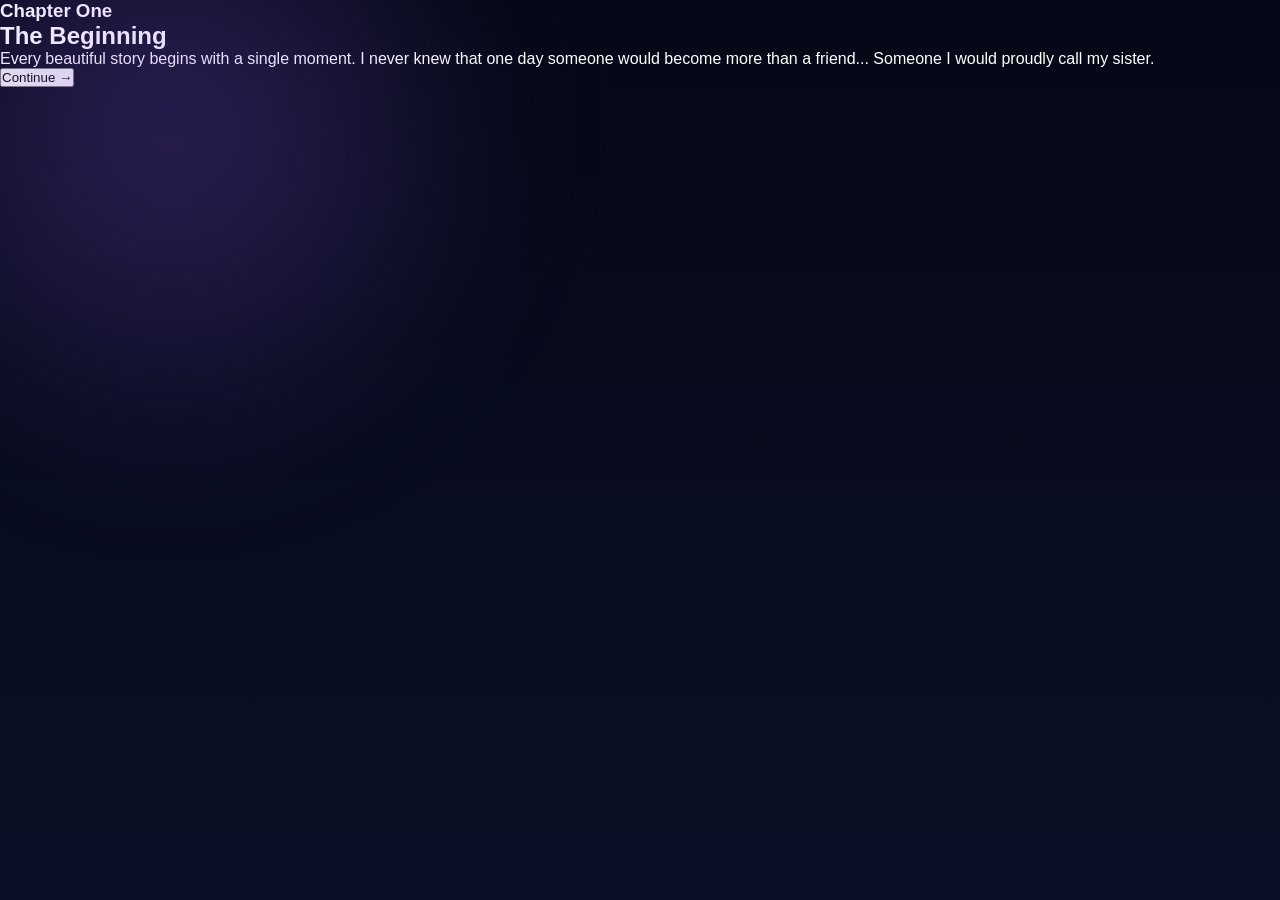
==== chapters/chapter1.html @ 1a2871e3 "update" ====
<!DOCTYPE html>
<html lang="en">

<head>

    <meta charset="UTF-8">

    <meta name="viewport" content="width=device-width, initial-scale=1.0">

    <title>Chapter 1 | The Beginning</title>

    <link rel="stylesheet" href="../css/variables.css">
    <link rel="stylesheet" href="../css/style.css">
    <link rel="stylesheet" href="../css/animations.css">

</head>

<body>

    <div id="stars"></div>

    <div class="aurora"></div>

    <section class="chapter">

        <div class="chapter-box">

            <h3 class="chapter-number">
                Chapter One
            </h3>

            <h1 class="chapter-title">
                The Beginning
            </h1>

            <p class="chapter-text">

                Every beautiful story begins with a single moment.

                I never knew that one day someone would become
                more than a friend...

                Someone I would proudly call my sister.

            </p>

            <button id="nextBtn">
                Continue →
            </button>

        </div>

    </section>

    <script src="../js/chapter1.js"></script>

</body>

</html>
---- css/variables.css ----
/* ==========================================
   Design Variables
========================================== */

:root{

    /* Background */

    --bg-primary:#050816;
    --bg-secondary:#0B1026;

    /* Text */

    --text-main:#ffffff;
    --text-light:#dbeafe;

    /* Colors */

    --purple:#8b5cf6;
    --blue:#60a5fa;
    --pink:#ff6fb5;
    --gold:#ffd166;

    /* Glow */

    --glow-purple:
        0 0 20px rgba(139,92,246,.7);

    --glow-blue:
        0 0 25px rgba(96,165,250,.8);

    /* Radius */

    --radius:50px;

    /* Animation */

    --transition:.4s ease;

    /* Fonts */

    --font-main:'Poppins',sans-serif;
    --font-title:'Cinzel',serif;
    --font-subtitle:'Cormorant Garamond',serif;

}
---- css/style.css ----
/* ==========================================
   Global
========================================== */

*{
    margin:0;
    padding:0;
    box-sizing:border-box;
}

html{
    scroll-behavior:smooth;
}

body{

    font-family:var(--font-main);

    background:linear-gradient(
        180deg,
        var(--bg-primary) 0%,
        var(--bg-secondary) 100%
    );

    color:var(--text-main);

    overflow:hidden;

    height:100vh;

}


/* ==========================================
   Opening Screen
========================================== */

#opening-screen{

    position:fixed;

    inset:0;

    background:#000;

    display:flex;

    justify-content:center;

    align-items:center;

    z-index:9999;

    transition:opacity 2s ease;

}

#opening-screen.hide{

    opacity:0;

    pointer-events:none;

}

.opening-content{

    text-align:center;

}

#opening-title{

    font-family:var(--font-title);

    font-size:4rem;

    letter-spacing:3px;

    color:#fff;

    text-shadow:0 0 40px rgba(255,255,255,.35);

}

#opening-subtitle{

    margin-top:20px;

    font-family:var(--font-subtitle);

    font-size:1.5rem;

    color:#dbeafe;

}


/* ==========================================
   Intro
========================================== */

#intro{

    position:relative;

    width:100%;

    height:100vh;

    display:flex;

    justify-content:center;

    align-items:center;

    text-align:center;

    overflow:hidden;

    transition:1s;

}


/* ==========================================
   Intro Content
========================================== */

.intro-content{

    position:relative;

    z-index:5;

    width:90%;

    max-width:950px;

}


/* ==========================================
   Typewriter
========================================== */

#typewriter{

    font-size:2.3rem;

    line-height:1.8;

    color:white;

    min-height:220px;

    margin-bottom:60px;

}


/* ==========================================
   Button
========================================== */

#startBtn{

    border:none;

    cursor:pointer;

    padding:20px 55px;

    border-radius:60px;

    color:white;

    font-size:1.2rem;

    background:linear-gradient(
        135deg,
        var(--purple),
        var(--blue)
    );

    box-shadow:var(--glow-blue);

    transition:.4s;

}

#startBtn:hover{

    transform:translateY(-6px) scale(1.05);

}


/* ==========================================
   Stars
========================================== */

#stars{

    position:absolute;

    left:0;

    top:0;

    width:100%;

    height:100%;

    overflow:hidden;

    z-index:0;

}

.star{

    position:absolute;

    background:white;

    border-radius:50%;

}


/* ==========================================
   Aurora
========================================== */

.aurora{

    position:absolute;

    width:700px;

    height:700px;

    top:-220px;

    left:-180px;

    background:radial-gradient(

        circle,

        rgba(139,92,246,.30),

        transparent 70%

    );

    filter:blur(70px);

    z-index:1;

}
---- css/animations.css ----
/* ==========================================
   Aurora Animation
========================================== */

@keyframes auroraMove{

    0%{
        transform:translate(0,0) scale(1);
    }

    50%{
        transform:translate(120px,70px) scale(1.2);
    }

    100%{
        transform:translate(0,0) scale(1);
    }

}

.aurora{

    animation:auroraMove 12s ease-in-out infinite;

}


/* ==========================================
   Fade Up
========================================== */

@keyframes fadeUp{

    from{

        opacity:0;

        transform:translateY(40px);

    }

    to{

        opacity:1;

        transform:translateY(0);

    }

}

.intro-content{

    animation:fadeUp 2s ease;

}


/* ==========================================
   Button Glow
========================================== */

@keyframes pulseGlow{

    0%{

        box-shadow:0 0 20px rgba(139,92,246,.6);

    }

    50%{

        box-shadow:0 0 45px rgba(96,165,250,.9);

    }

    100%{

        box-shadow:0 0 20px rgba(139,92,246,.6);

    }

}

#startBtn{

    animation:pulseGlow 2.5s infinite;

}


/* ==========================================
   Twinkling Stars
========================================== */

@keyframes twinkle{

    0%{

        opacity:.2;

        transform:scale(.8);

    }

    50%{

        opacity:1;

        transform:scale(1.3);

    }

    100%{

        opacity:.2;

        transform:scale(.8);

    }

}

.star{

    animation:twinkle 3s ease-in-out infinite;

}


/* ==========================================
   Opening Title
========================================== */

@keyframes introZoom{

    from{

        opacity:0;

        transform:scale(.7);

    }

    to{

        opacity:1;

        transform:scale(1);

    }

}

#opening-title{

    animation:introZoom 2s ease;

}
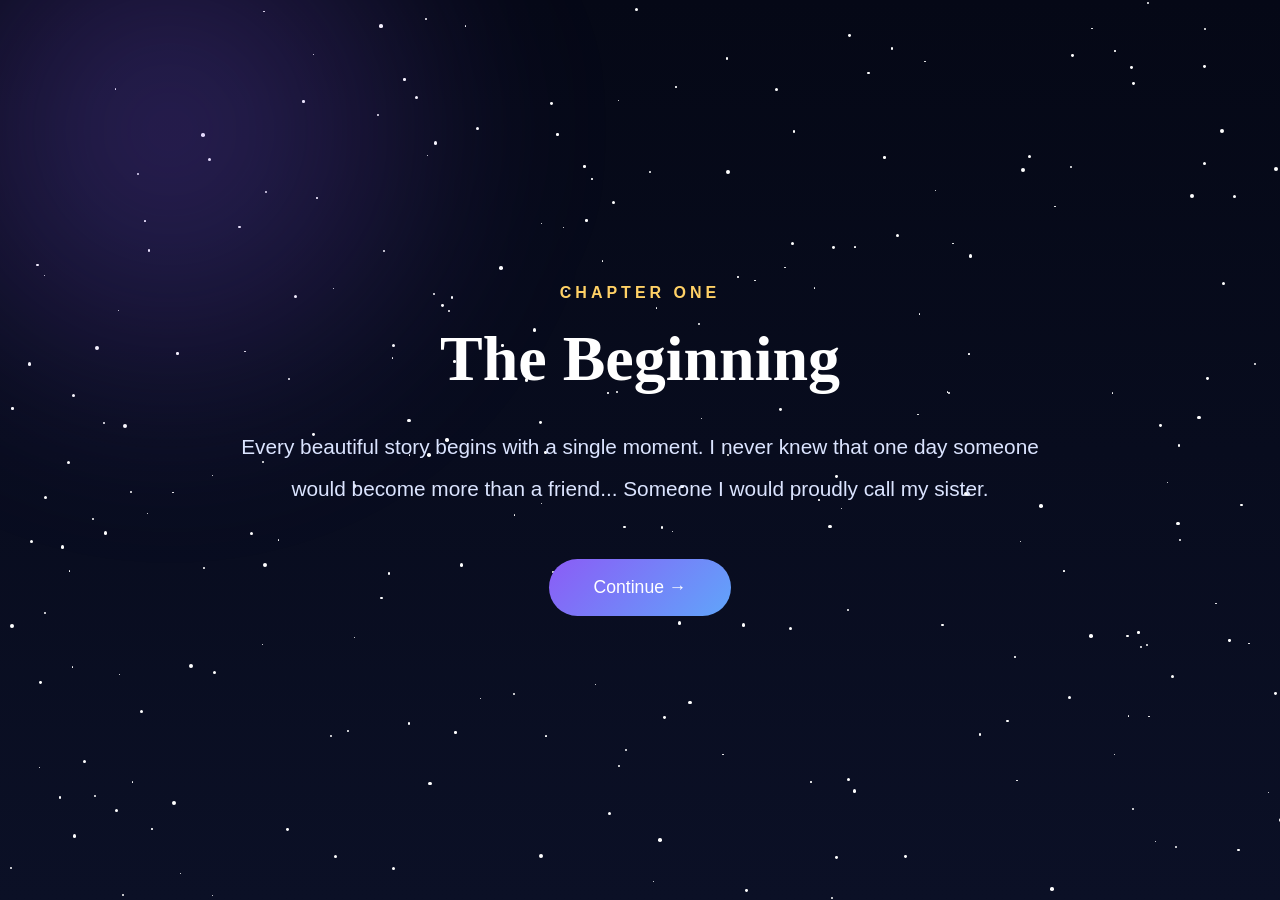
==== commit 34d75b5c: "Fixed media filenames" ====
--- a/chapters/chapter1.html
+++ b/chapters/chapter1.html
@@ -16,6 +16,9 @@
 </head>
 
 <body>
+    <audio id="bgMusic" loop autoplay>
+    <source src="../assets/music/Piano.mp3" type="audio/mpeg">
+</audio>
 
     <div id="stars"></div>
 
--- a/css/style.css
+++ b/css/style.css
@@ -259,4 +259,93 @@
 
     z-index:1;
 
+}
+/* =========================
+   Chapter Page
+========================= */
+
+.chapter{
+
+    width:100%;
+
+    height:100vh;
+
+    display:flex;
+
+    justify-content:center;
+
+    align-items:center;
+
+    text-align:center;
+
+    position:relative;
+
+}
+
+.chapter-box{
+
+    position:relative;
+
+    z-index:5;
+
+    max-width:900px;
+
+    padding:40px;
+
+}
+
+.chapter-number{
+
+    color:var(--gold);
+
+    letter-spacing:4px;
+
+    margin-bottom:20px;
+
+    font-size:1rem;
+
+    text-transform:uppercase;
+
+}
+
+.chapter-title{
+
+    font-size:4rem;
+
+    color:white;
+
+    margin-bottom:30px;
+
+    font-family:'Cinzel',serif;
+
+}
+
+.chapter-text{
+
+    color:#dbe4ff;
+
+    line-height:2;
+
+    font-size:1.3rem;
+
+    margin-bottom:50px;
+
+}
+
+#nextBtn{
+
+    border:none;
+
+    cursor:pointer;
+
+    padding:18px 45px;
+
+    border-radius:999px;
+
+    background:linear-gradient(135deg,var(--purple),var(--blue));
+
+    color:white;
+
+    font-size:1.1rem;
+
 }
